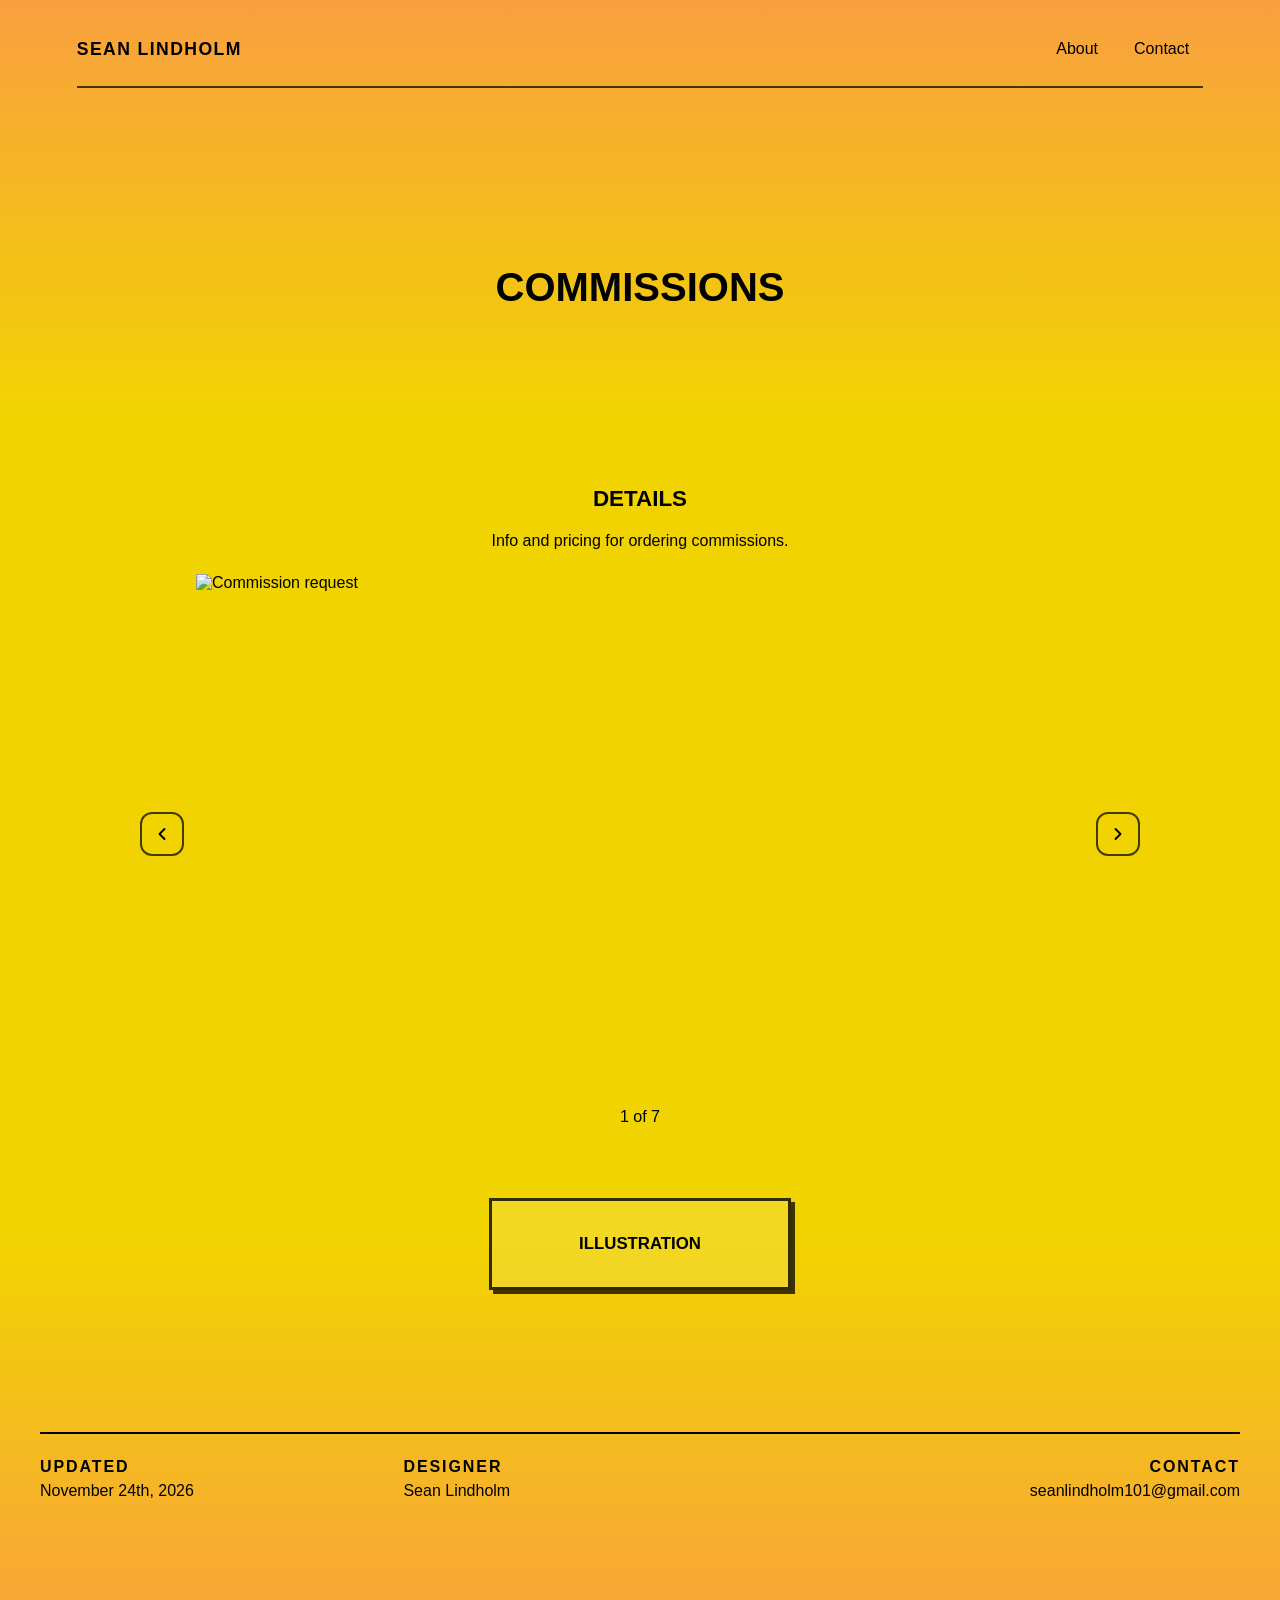
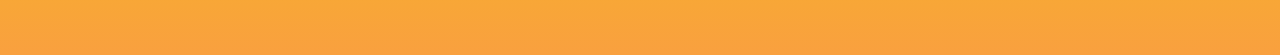
==== commissions.html @ ff24b8f0 "Code All code so far for project" ====
<!DOCTYPE html>
<html lang="en">
<head>
    <meta charset="UTF-8">
    <meta name="viewport" content="width=device-width, initial-scale=1.0">
    <title>Commissions | Sean Lindholm</title>

    <style>
        @font-face {
            font-family: 'Comix Loud';
            src: url('../Fonts/Comix Loud.ttf') format('truetype');
            font-weight: 400;
            font-style: normal;
        }

        * {
            box-sizing: border-box;
        }

        body {
            margin: 0;
            min-height: 100vh;
            padding: 12px clamp(24px, 6vw, 96px);
            position: relative;
            isolation: isolate;
            background: linear-gradient(to bottom, #F9A03F 0%, #F1D302 25%, #F1D302 75%, #F9A03F 100%);
            font-family: Arial, Helvetica, sans-serif;
        }

        body::before {
            content: "";
            position: absolute;
            inset: 0;
            z-index: -1;
            background: url("cardboard-texture.jpg") center top / cover no-repeat;
            mix-blend-mode: soft-light;
            filter: brightness(0.9) contrast(2.4);
            opacity: 0.55;
            pointer-events: none;
        }

        @media (min-width: 901px) {
            body::before {
                position: fixed;
            }
        }

        h1,
        h2 {
            margin: 0;
            font-family: 'Comix Loud', Arial, Helvetica, sans-serif;
            font-weight: 900;
            text-transform: uppercase;
        }

        h1 {
            font-size: clamp(1.25rem, 3.5vw, 2.5rem);
        }

        h2 {
            font-size: clamp(1rem, 1.8vw, 1.4rem);
        }

        .header-bar {
            display: flex;
            justify-content: space-between;
            align-items: center;
            width: 100%;
            max-width: 1200px;
            margin: 0 auto;
            padding: 18px 0;
            border-bottom: 2px solid rgba(0, 0, 0, 0.7);
        }

        .header-bar a {
            color: black;
            text-decoration: none;
        }

        .header-brand {
            font-family: 'Comix Loud', Arial, Helvetica, sans-serif;
            font-weight: 900;
            text-transform: uppercase;
            letter-spacing: 0.08em;
            font-size: clamp(0.9rem, 1.5vw, 1.1rem);
        }

        .nav-links {
            display: flex;
            gap: 8px;
        }

        .nav-links a {
            padding: 8px 12px;
            border: 2px solid transparent;
        }

        .nav-links a:hover {
            border-color: black;
        }

        .header-bar a:focus-visible,
        .slide-controls button:focus-visible {
            outline: 3px solid white;
            outline-offset: 3px;
        }

        header {
            min-height: clamp(180px, 30vh, 320px);
            margin: clamp(20px, 5vw, 70px) calc(50% - 50vw) clamp(30px, 5vw, 65px);
            display: flex;
            align-items: center;
            justify-content: center;
            text-align: center;
        }

        main {
            max-width: 1000px;
            margin: 0 auto;
        }

        .commission-section {
            width: 100%;
        }

        .commission-section h2 {
            margin-bottom: 16px;
            text-align: center;
        }

        .commission-section + .commission-section {
            margin-top: clamp(36px, 6vw, 72px);
        }

        .commission-intro {
            margin: 0 0 20px;
            line-height: 1.6;
            text-align: center;
        }

        .category-card {
            width: min(100%, 302px);
            min-height: 92px;
            margin: 0 auto;
            padding: 18px 24px;
            display: flex;
            align-items: center;
            justify-content: center;
            border: 3px solid rgba(0, 0, 0, 0.8);
            background: rgba(255, 255, 255, 0.12);
            color: black;
            text-decoration: none;
            font-family: 'Comix Loud', Arial, Helvetica, sans-serif;
            font-size: clamp(0.8rem, 1.5vw, 1.05rem);
            font-weight: 900;
            text-transform: uppercase;
            text-align: center;
            box-shadow: 4px 4px 0 rgba(0, 0, 0, 0.75);
            transition: transform 100ms ease-out, box-shadow 100ms ease-out, background-color 100ms ease-out;
        }

        .category-card:hover,
        .category-card:focus-visible {
            background: rgba(255, 255, 255, 0.28);
            transform: translate(-2px, -2px);
            box-shadow: 6px 6px 0 rgba(0, 0, 0, 0.75);
        }

        .category-card:focus-visible {
            outline: 3px solid white;
            outline-offset: 3px;
        }

        .slideshow {
            display: grid;
            grid-template-columns: auto minmax(0, 1fr) auto;
            align-items: center;
            gap: 12px;
        }

        .slide-frame {
            margin: 0;
        }

        .slide-frame img {
            display: block;
            width: 100%;
            height: clamp(280px, 50vw, 520px);
            object-fit: contain;
        }

        .slide-controls button {
            width: 44px;
            height: 44px;
            display: grid;
            place-items: center;
            padding: 0;
            border: 2px solid rgba(0, 0, 0, 0.72);
            border-radius: 12px;
            background: transparent;
            color: black;
            cursor: pointer;
            transition: background 160ms ease, color 160ms ease, transform 160ms ease;
        }

        .slide-controls button:hover,
        .slide-controls button:focus-visible {
            background: rgba(0, 0, 0, 0.12);
            transform: translateY(-2px);
        }

        .slide-controls button:focus-visible {
            outline: 3px solid #f1d302;
            outline-offset: 3px;
        }

        .slide-controls svg {
            width: 20px;
            height: 20px;
            fill: none;
            stroke: currentColor;
            stroke-width: 2.25;
            stroke-linecap: round;
            stroke-linejoin: round;
        }

        .slide-count {
            margin: 14px 0 0;
            text-align: center;
            font-variant-numeric: tabular-nums;
        }

        footer {
            min-height: clamp(180px, 25vh, 280px);
            margin: clamp(20px, 5vw, 70px) calc(50% - 50vw) clamp(30px, 5vw, 65px);
            display: flex;
            flex-direction: column;
            align-items: center;
            justify-content: center;
            font-size: clamp(0.75rem, 2vw, 1rem);
        }

        .footer-grid {
            width: min(1200px, calc(100% - 48px));
            display: grid;
            grid-template-columns: 1fr 1fr 1.5fr;
            gap: clamp(16px, 4vw, 48px);
            padding-top: 24px;
            border-top: 2px solid black;
        }

        .footer-grid p {
            margin: 0;
        }

        .footer-grid p:last-child {
            text-align: right;
        }

        .footer-label {
            display: block;
            margin-bottom: 6px;
            font-weight: 900;
            letter-spacing: 0.12em;
            text-transform: uppercase;
        }

        @media (max-width: 600px) {
            body {
                padding: 12px;
            }

            .header-bar {
                flex-wrap: wrap;
                justify-content: space-between;
                gap: 12px;
                padding: 12px 0;
            }

            .nav-links {
                width: 100%;
                justify-content: space-between;
                gap: 4px;
            }

            .nav-links a {
                flex: 1;
                padding: 8px 4px;
                text-align: center;
            }

            .slideshow {
                grid-template-columns: 1fr 1fr;
            }

            .slide-frame {
                grid-column: 1 / -1;
                grid-row: 1;
            }

            .slide-frame img {
                height: 55vh;
            }

            .footer-grid {
                grid-template-columns: 1fr;
                gap: 18px;
            }

            .footer-grid p,
            .footer-grid p:last-child {
                text-align: left;
            }
        }
    </style>
</head>
<body>
    <nav class="header-bar" aria-label="Main navigation">
        <a class="header-brand" href="creativecollage.html">Sean Lindholm</a>

        <div class="nav-links">
            <a href="#">About</a>
            <a href="contact.html">Contact</a>
        </div>
    </nav>

    <header>
        <h1>Commissions</h1>
    </header>

    <main>
        <section class="commission-section" aria-labelledby="details-heading">
            <h2 id="details-heading">Details</h2>
            <p class="commission-intro">Info and pricing for ordering commissions.</p>

            <div class="slideshow" role="region" aria-roledescription="carousel" aria-label="Commission detail examples">
                <div class="slide-controls">
                    <button id="previous-detail" type="button" aria-label="Previous detail">
                        <svg viewBox="0 0 24 24" aria-hidden="true">
                            <path d="M15 18l-6-6 6-6"></path>
                        </svg>
                    </button>
                </div>

                <figure class="slide-frame">
                    <img id="detail-slide" src="Commission details/Request.PNG" alt="Commission request">
                </figure>

                <div class="slide-controls">
                    <button id="next-detail" type="button" aria-label="Next detail">
                        <svg viewBox="0 0 24 24" aria-hidden="true">
                            <path d="M9 18l6-6-6-6"></path>
                        </svg>
                    </button>
                </div>
            </div>
            <p class="slide-count" id="detail-count" aria-live="polite">1 of 7</p>
        </section>

        <section class="commission-section" aria-label="More portfolio work">
            <a class="category-card" href="illustration.html">Illustration</a>
        </section>
    </main>

    <footer>
        <div class="footer-grid">
            <p><span class="footer-label">Updated</span>November 24th, 2026</p>
            <p><span class="footer-label">Designer</span>Sean Lindholm</p>
            <p><span class="footer-label">Contact</span>seanlindholm101@gmail.com</p>
        </div>
    </footer>

    <script>
        const detailSlides = [
            { src: "Commission details/Request.PNG", alt: "Commission request" },
            { src: "Commission details/FullArtwork.PNG", alt: "Full commission artwork" },
            { src: "Commission details/Subject .PNG", alt: "Commission subject" },
            { src: "Commission details/Lineart.PNG", alt: "Commission line art" },
            { src: "Commission details/Sketch.PNG", alt: "Commission sketch" },
            { src: "Commission details/Restrictions.PNG", alt: "Commission restrictions" },
            { src: "Commission details/Contact.PNG", alt: "Commission contact information" }
        ];
        const detailImage = document.querySelector("#detail-slide");
        const detailCount = document.querySelector("#detail-count");
        let currentDetail = 0;

        function showDetailSlide(index) {
            currentDetail = (index + detailSlides.length) % detailSlides.length;
            const slide = detailSlides[currentDetail];
            detailImage.src = slide.src;
            detailImage.alt = slide.alt;
            detailCount.textContent = (currentDetail + 1) + " of " + detailSlides.length;
        }

        document.querySelector("#previous-detail").addEventListener("click", function () {
            showDetailSlide(currentDetail - 1);
        });
        document.querySelector("#next-detail").addEventListener("click", function () {
            showDetailSlide(currentDetail + 1);
        });
    </script>
</body>
</html>
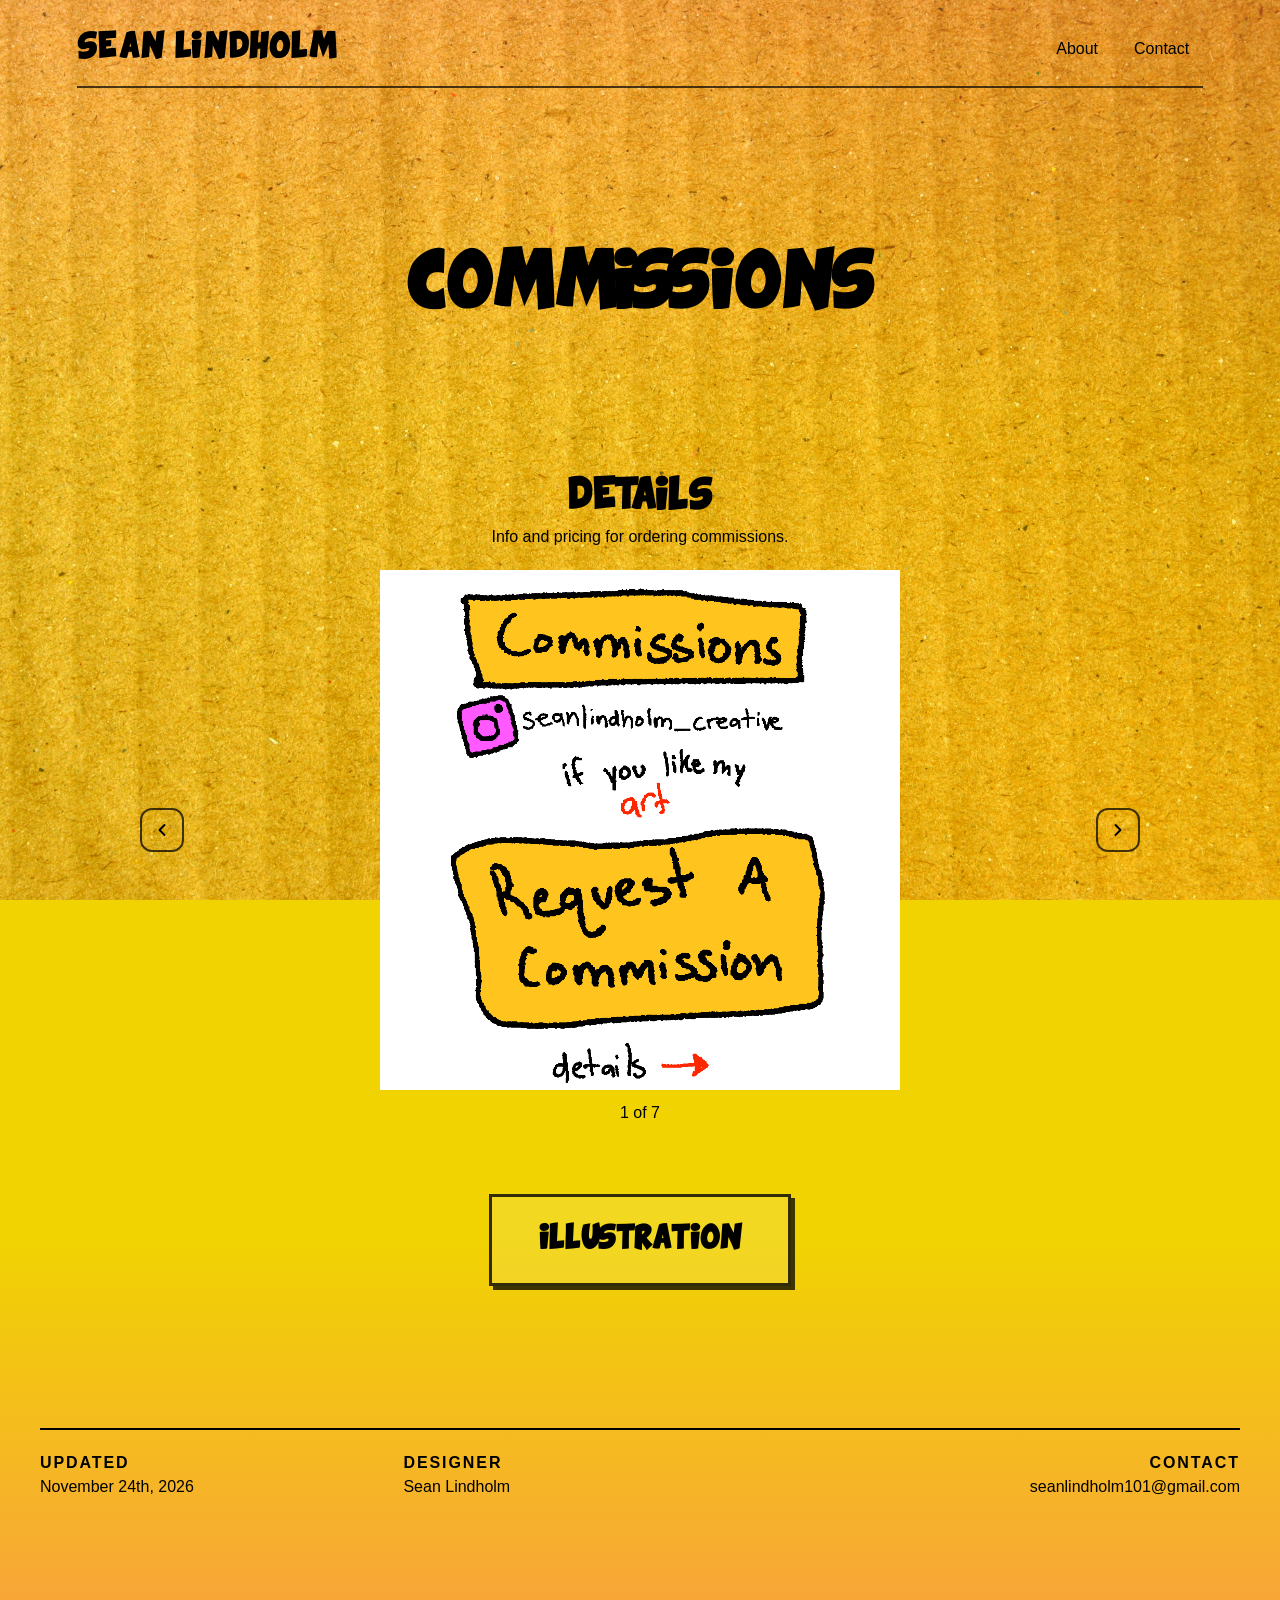
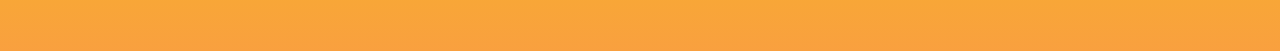
==== commit 35dd33b8: "setup for github pages" ====
--- a/commissions.html
+++ b/commissions.html
@@ -8,7 +8,7 @@
     <style>
         @font-face {
             font-family: 'Comix Loud';
-            src: url('../Fonts/Comix Loud.ttf') format('truetype');
+            src: url('Fonts/Comix Loud.ttf') format('truetype');
             font-weight: 400;
             font-style: normal;
         }
@@ -316,7 +316,7 @@
 </head>
 <body>
     <nav class="header-bar" aria-label="Main navigation">
-        <a class="header-brand" href="creativecollage.html">Sean Lindholm</a>
+        <a class="header-brand" href="index.html">Sean Lindholm</a>
 
         <div class="nav-links">
             <a href="#">About</a>
